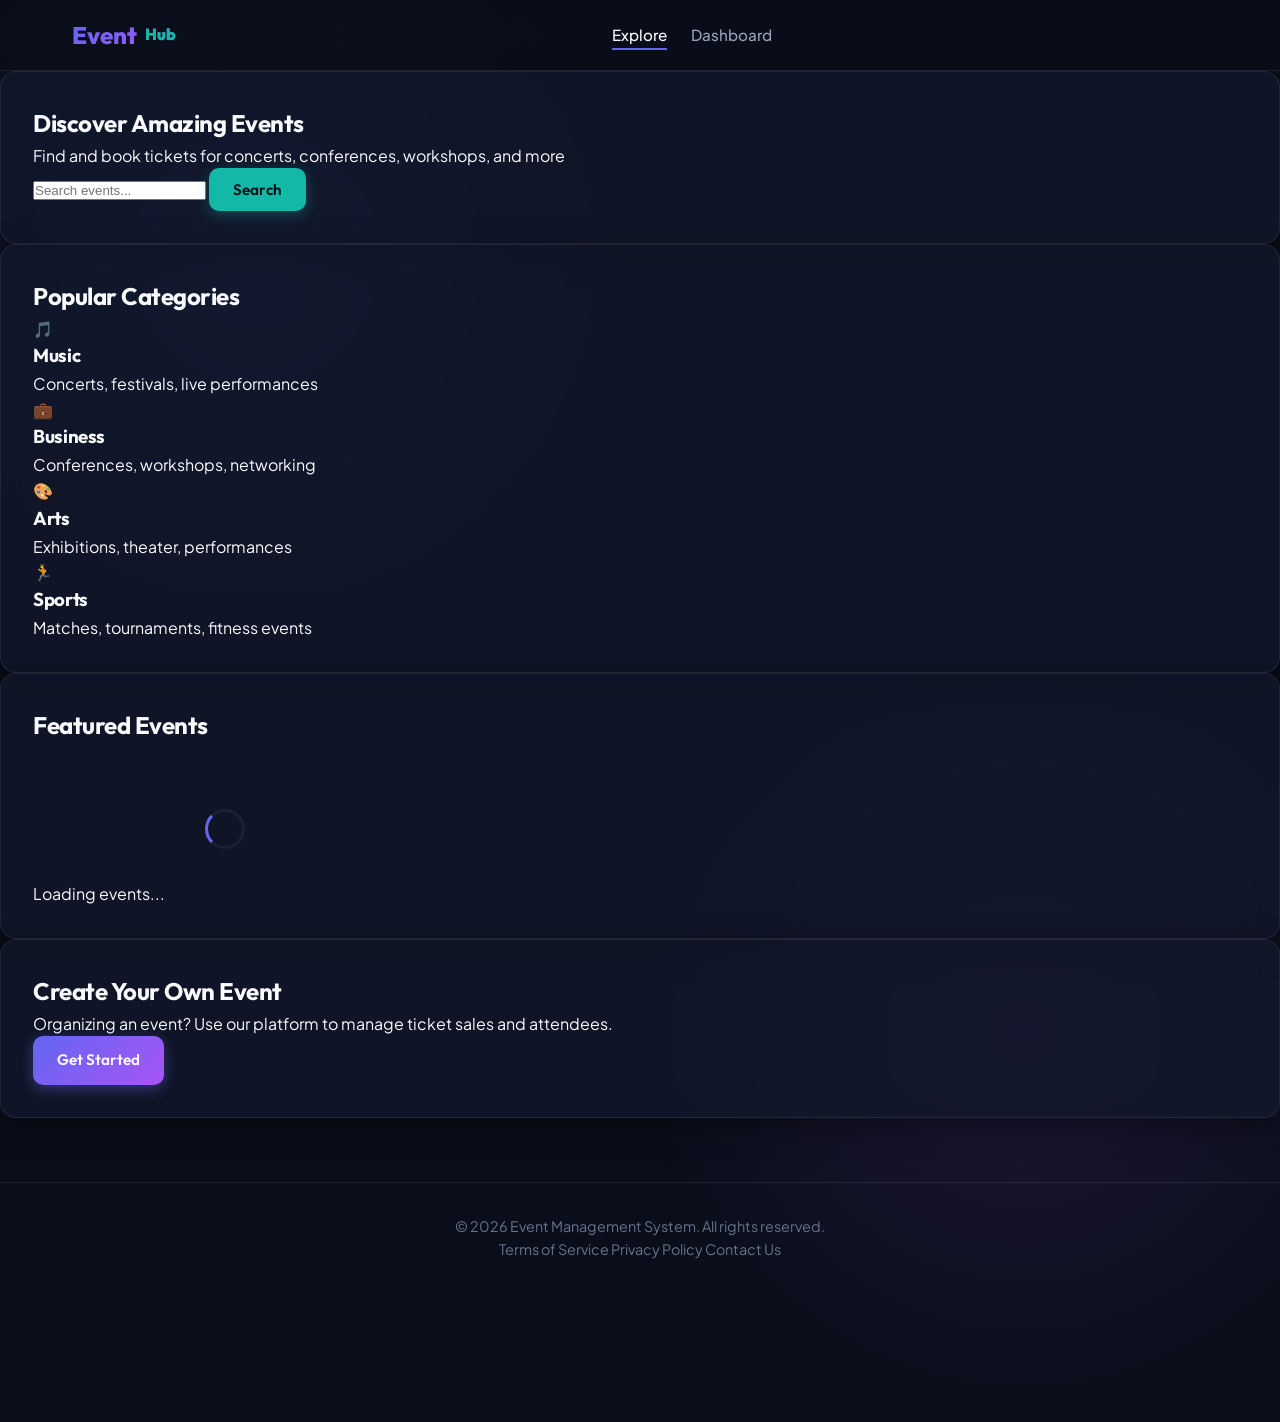
==== target/classes/static/index.html @ dd26b937 "Added all Backend features" ====
<!DOCTYPE html>
<html lang="en">
<head>
    <meta charset="UTF-8">
    <meta name="viewport" content="width=device-width, initial-scale=1.0">
    <title>Event Management System</title>
    <link rel="stylesheet" href="css/style.css">
</head>
<body>
    <!-- Header -->
    <header>
        <div class="navbar">
            <div class="logo">
                <div>Event</div>
                <span>Hub</span>
            </div>
            <ul class="nav-links" id="nav-links">
                <li><a href="index.html" class="active">Explore</a></li>
                <li><a href="dashboard.html">Dashboard</a></li>
            </ul>
            <div class="auth-nav" id="auth-nav-links"></div>
        </div>
    </header>

    <!-- Main Content -->
    <main>
        <!-- Hero Section -->
        <section class="hero">
            <div class="glass-panel">
                <h1>Discover Amazing Events</h1>
                <p class="lead">Find and book tickets for concerts, conferences, workshops, and more</p>
                <div class="search-bar">
                    <input type="text" id="search-input" placeholder="Search events...">
                    <button class="btn btn-accent" id="search-btn">Search</button>
                </div>
            </div>
        </section>

        <!-- Categories -->
        <section class="categories">
            <div class="glass-panel">
                <h2>Popular Categories</h2>
                <div class="categories-grid">
                    <div class="category-card">
                        <div class="category-icon">🎵</div>
                        <h3>Music</h3>
                        <p>Concerts, festivals, live performances</p>
                    </div>
                    <div class="category-card">
                        <div class="category-icon">💼</div>
                        <h3>Business</h3>
                        <p>Conferences, workshops, networking</p>
                    </div>
                    <div class="category-card">
                        <div class="category-icon">🎨</div>
                        <h3>Arts</h3>
                        <p>Exhibitions, theater, performances</p>
                    </div>
                    <div class="category-card">
                        <div class="category-icon">🏃</div>
                        <h3>Sports</h3>
                        <p>Matches, tournaments, fitness events</p>
                    </div>
                </div>
            </div>
        </section>

        <!-- Featured Events -->
        <section class="featured-events">
            <div class="glass-panel">
                <h2>Featured Events</h2>
                <div class="events-grid" id="events-grid">
                    <!-- Events will be populated here by JavaScript -->
                    <div class="loading-spinner">
                        <div class="spinner"></div>
                        <p>Loading events...</p>
                    </div>
                </div>
            </div>
        </section>

        <!-- Call to Action -->
        <section class="cta-section">
            <div class="glass-panel">
                <h2>Create Your Own Event</h2>
                <p>Organizing an event? Use our platform to manage ticket sales and attendees.</p>
                <a href="login.html" class="btn btn-primary">Get Started</a>
            </div>
        </section>
    </main>

    <!-- Footer -->
    <footer>
        <div class="footer-content">
            <p>&copy; 2026 Event Management System. All rights reserved.</p>
            <div class="footer-links">
                <a href="#">Terms of Service</a>
                <a href="#">Privacy Policy</a>
                <a href="#">Contact Us</a>
            </div>
        </div>
    </footer>

    <script src="js/app.js"></script>
    <script src="js/main.js"></script>
</body>
</html>
---- target/classes/static/css/style.css ----
/* Import Premium Fonts */
@import url('https://fonts.googleapis.com/css2?family=Outfit:wght@300;400;500;600;700;800&family=Plus+Jakarta+Sans:wght@300;400;500;600;700&display=swap');

/* CSS Variables for Cohesive Theme */
:root {
    --bg-main: #0a0e1a;
    --bg-surface: rgba(18, 24, 43, 0.75);
    --bg-surface-elevated: rgba(30, 41, 69, 0.85);
    --primary: #6366f1;
    --primary-glow: rgba(99, 102, 241, 0.4);
    --secondary: #a855f7;
    --secondary-glow: rgba(168, 85, 247, 0.4);
    --accent: #14b8a6;
    --accent-glow: rgba(20, 184, 166, 0.3);
    --text-primary: #f8fafc;
    --text-secondary: #94a3b8;
    --text-muted: #64748b;
    --border-color: rgba(255, 255, 255, 0.08);
    --border-hover: rgba(255, 255, 255, 0.2);
    --danger: #ef4444;
    --success: #10b981;
    --warning: #f59e0b;
    --radius-lg: 16px;
    --radius-md: 10px;
    --font-heading: 'Outfit', sans-serif;
    --font-body: 'Plus Jakarta Sans', sans-serif;
}

/* Global Reset & Base Styles */
* {
    box-sizing: border-box;
    margin: 0;
    padding: 0;
}

body {
    background-color: var(--bg-main);
    color: var(--text-primary);
    font-family: var(--font-body);
    min-height: 100vh;
    line-height: 1.6;
    overflow-x: hidden;
    position: relative;
}

/* Vibrant Radial Background Glows */
body::before {
    content: '';
    position: absolute;
    top: -10%;
    left: -10%;
    width: 60%;
    height: 60%;
    background: radial-gradient(circle, rgba(99, 102, 241, 0.15) 0%, transparent 70%);
    z-index: -1;
    pointer-events: none;
}

body::after {
    content: '';
    position: absolute;
    bottom: -10%;
    right: -10%;
    width: 60%;
    height: 60%;
    background: radial-gradient(circle, rgba(168, 85, 247, 0.12) 0%, transparent 70%);
    z-index: -1;
    pointer-events: none;
}

/* Typography */
h1, h2, h3, h4, h5, h6 {
    font-family: var(--font-heading);
    font-weight: 700;
    letter-spacing: -0.02em;
}

a {
    color: inherit;
    text-decoration: none;
    transition: all 0.3s ease;
}

/* Header & Navigation Bar */
header {
    background: rgba(10, 14, 26, 0.8);
    backdrop-filter: blur(12px);
    border-bottom: 1px solid var(--border-color);
    position: sticky;
    top: 0;
    z-index: 100;
}

.navbar {
    max-width: 1200px;
    margin: 0 auto;
    padding: 1rem 2rem;
    display: flex;
    justify-content: space-between;
    align-items: center;
}

.logo {
    font-family: var(--font-heading);
    font-size: 1.5rem;
    font-weight: 800;
    background: linear-gradient(135deg, var(--primary) 0%, var(--secondary) 100%);
    -webkit-background-clip: text;
    -webkit-text-fill-color: transparent;
    display: flex;
    align-items: center;
    gap: 0.5rem;
}

.logo span {
    font-size: 1rem;
    color: var(--accent);
    -webkit-text-fill-color: var(--accent);
}

.nav-links {
    display: flex;
    gap: 1.5rem;
    align-items: center;
    list-style: none;
}

.nav-links a {
    font-size: 0.95rem;
    color: var(--text-secondary);
    font-weight: 500;
}

.nav-links a:hover {
    color: var(--text-primary);
}

.nav-links .active {
    color: var(--text-primary);
    border-bottom: 2px solid var(--primary);
    padding-bottom: 0.2rem;
}

/* Glassmorphism Containers */
.glass-panel {
    background: var(--bg-surface);
    backdrop-filter: blur(12px);
    -webkit-backdrop-filter: blur(12px);
    border: 1px solid var(--border-color);
    border-radius: var(--radius-lg);
    padding: 2rem;
    box-shadow: 0 8px 32px 0 rgba(0, 0, 0, 0.4);
    transition: transform 0.3s ease, border-color 0.3s ease, box-shadow 0.3s ease;
}

.glass-panel:hover {
    border-color: var(--border-hover);
    box-shadow: 0 12px 40px 0 rgba(99, 102, 241, 0.1);
}

/* Button UI Components */
.btn {
    display: inline-flex;
    align-items: center;
    justify-content: center;
    padding: 0.75rem 1.5rem;
    font-size: 0.95rem;
    font-weight: 600;
    border-radius: var(--radius-md);
    cursor: pointer;
    transition: all 0.3s cubic-bezier(0.4, 0, 0.2, 1);
    font-family: var(--font-heading);
    gap: 0.5rem;
    border: none;
}

.btn-primary {
    background: linear-gradient(135deg, var(--primary) 0%, var(--secondary) 100%);
    color: var(--text-primary);
    box-shadow: 0 4px 14px 0 var(--primary-glow);
}

.btn-primary:hover {
    transform: translateY(-2px);
    box-shadow: 0 6px 20px 0 var(--primary-glow);
}

.btn-secondary {
    background: rgba(255, 255, 255, 0.05);
    color: var(--text-primary);
    border: 1px solid var(--border-color);
}

.btn-secondary:hover {
    background: rgba(255, 255, 255, 0.1);
    border-color: var(--border-hover);
    transform: translateY(-2px);
}

.btn-accent {
    background: var(--accent);
    color: #0b0f19;
    box-shadow: 0 4px 14px 0 var(--accent-glow);
}

.btn-accent:hover {
    transform: translateY(-2px);
    box-shadow: 0 6px 20px 0 var(--accent-glow);
}

.btn-danger {
    background: var(--danger);
    color: var(--text-primary);
}

.btn-danger:hover {
    transform: translateY(-2px);
}

/* Form Elements */
.form-group {
    margin-bottom: 1.5rem;
}

.form-label {
    display: block;
    font-size: 0.85rem;
    font-weight: 600;
    color: var(--text-secondary);
    margin-bottom: 0.5rem;
    text-transform: uppercase;
    letter-spacing: 0.05em;
}

.form-control {
    width: 100%;
    padding: 0.8rem 1rem;
    font-size: 0.95rem;
    background: rgba(255, 255, 255, 0.03);
    border: 1px solid var(--border-color);
    border-radius: var(--radius-md);
    color: var(--text-primary);
    transition: all 0.3s ease;
    font-family: inherit;
}

.form-control:focus {
    outline: none;
    border-color: var(--primary);
    background: rgba(255, 255, 255, 0.05);
    box-shadow: 0 0 0 4px var(--primary-glow);
}

.form-row {
    display: flex;
    gap: 1rem;
}

.form-row .form-group {
    flex: 1;
}

select.form-control {
    cursor: pointer;
}

select.form-control option {
    background-color: #0e1424;
    color: var(--text-primary);
}

/* Event Cards Layout */
.events-grid {
    display: grid;
    grid-template-columns: repeat(auto-fill, minmax(320px, 1fr));
    gap: 2rem;
    margin-top: 2rem;
}

.event-card {
    display: flex;
    flex-direction: column;
    height: 100%;
    cursor: pointer;
}

.event-card-banner {
    position: relative;
    width: 100%;
    height: 180px;
    border-radius: calc(var(--radius-lg) - 4px) calc(var(--radius-lg) - 4px) 0 0;
    overflow: hidden;
    background-color: rgba(255, 255, 255, 0.02);
}

.event-card-banner img {
    width: 100%;
    height: 100%;
    object-fit: cover;
    transition: transform 0.5s ease;
}

.event-card:hover .event-card-banner img {
    transform: scale(1.08);
}

.event-card-price {
    position: absolute;
    top: 1rem;
    right: 1rem;
    background: rgba(10, 14, 26, 0.75);
    backdrop-filter: blur(8px);
    border: 1px solid var(--border-color);
    padding: 0.35rem 0.75rem;
    border-radius: var(--radius-md);
    font-weight: 700;
    color: var(--accent);
    font-size: 0.9rem;
}

.event-card-body {
    padding: 1.5rem;
    flex-grow: 1;
    display: flex;
    flex-direction: column;
}

.event-card-meta {
    display: flex;
    gap: 1rem;
    font-size: 0.8rem;
    color: var(--text-muted);
    margin-bottom: 0.75rem;
}

.event-card-meta span {
    display: flex;
    align-items: center;
    gap: 0.25rem;
}

.event-card-title {
    font-size: 1.25rem;
    margin-bottom: 0.75rem;
    color: var(--text-primary);
}

.event-card-desc {
    color: var(--text-secondary);
    font-size: 0.9rem;
    margin-bottom: 1.5rem;
    display: -webkit-box;
    -webkit-line-clamp: 2;
    -webkit-box-orient: vertical;
    overflow: hidden;
    flex-grow: 1;
}

.event-card-footer {
    display: flex;
    justify-content: space-between;
    align-items: center;
    padding-top: 1rem;
    border-top: 1px solid var(--border-color);
}

.event-card-organizer {
    font-size: 0.8rem;
    color: var(--text-secondary);
}

.event-card-seats {
    font-size: 0.8rem;
    font-weight: 600;
    color: var(--accent);
}

/* Event Details Layout */
.event-detail-container {
    max-width: 1200px;
    margin: 2rem auto;
    padding: 0 2rem;
    display: grid;
    grid-template-columns: 2fr 1fr;
    gap: 2.5rem;
}

.event-detail-main {
    display: flex;
    flex-direction: column;
    gap: 2rem;
}

.event-detail-banner {
    width: 100%;
    height: 400px;
    border-radius: var(--radius-lg);
    overflow: hidden;
    border: 1px solid var(--border-color);
}

.event-detail-banner img {
    width: 100%;
    height: 100%;
    object-fit: cover;
}

.event-detail-body h2 {
    font-size: 1.5rem;
    margin-bottom: 1rem;
    border-bottom: 1px solid var(--border-color);
    padding-bottom: 0.5rem;
}

.event-detail-sidebar {
    display: flex;
    flex-direction: column;
    gap: 2rem;
}

/* Modals styling */
.modal-overlay {
    position: fixed;
    top: 0;
    left: 0;
    width: 100%;
    height: 100%;
    background: rgba(6, 8, 14, 0.85);
    backdrop-filter: blur(10px);
    z-index: 1000;
    display: flex;
    align-items: center;
    justify-content: center;
    opacity: 0;
    pointer-events: none;
    transition: opacity 0.3s ease;
}

.modal-overlay.active {
    opacity: 1;
    pointer-events: all;
}

.modal-content {
    width: 100%;
    max-width: 550px;
    transform: scale(0.9);
    transition: transform 0.3s cubic-bezier(0.34, 1.56, 0.64, 1);
}

.modal-overlay.active .modal-content {
    transform: scale(1);
}

.modal-header {
    display: flex;
    justify-content: space-between;
    align-items: center;
    border-bottom: 1px solid var(--border-color);
    padding-bottom: 1rem;
    margin-bottom: 1.5rem;
}

.modal-close {
    font-size: 1.5rem;
    cursor: pointer;
    color: var(--text-secondary);
}

.modal-close:hover {
    color: var(--text-primary);
}

/* Visual Mock Credit Card Styling */
.card-container {
    width: 100%;
    height: 200px;
    perspective: 1000px;
    margin-bottom: 2rem;
}

.credit-card {
    width: 100%;
    height: 100%;
    position: relative;
    transform-style: preserve-3d;
    transition: transform 0.6s ease;
    border-radius: var(--radius-lg);
    box-shadow: 0 10px 25px rgba(0,0,0,0.5);
    cursor: pointer;
}

.credit-card.flipped {
    transform: rotateY(180deg);
}

.card-front, .card-back {
    position: absolute;
    width: 100%;
    height: 100%;
    backface-visibility: hidden;
    border-radius: var(--radius-lg);
    padding: 1.5rem;
    display: flex;
    flex-direction: column;
    justify-content: space-between;
    background: linear-gradient(135deg, #1e293b 0%, #0f172a 100%);
    border: 1px solid rgba(255, 255, 255, 0.1);
    overflow: hidden;
}

.card-front::after {
    content: '';
    position: absolute;
    top: -50%;
    left: -50%;
    width: 200%;
    height: 200%;
    background: linear-gradient(45deg, rgba(255,255,255,0.03) 0%, rgba(255,255,255,0) 80%);
    transform: rotate(30deg);
    pointer-events: none;
}

.card-back {
    transform: rotateY(180deg);
    background: linear-gradient(135deg, #0f172a 0%, #020617 100%);
    padding: 0;
}

.card-chip {
    width: 45px;
    height: 35px;
    background: linear-gradient(135deg, #fbbf24 0%, #d97706 100%);
    border-radius: 6px;
    box-shadow: inset 0 1px 3px rgba(255,255,255,0.5);
}

.card-logo {
    align-self: flex-end;
    font-size: 1.25rem;
    font-weight: 800;
    color: rgba(255, 255, 255, 0.4);
    letter-spacing: 2px;
}

.card-number-display {
    font-family: 'Courier New', Courier, monospace;
    font-size: 1.45rem;
    letter-spacing: 3px;
    color: var(--text-primary);
    word-spacing: 5px;
    margin: 1.5rem 0 0.5rem 0;
    text-shadow: 0 2px 4px rgba(0,0,0,0.5);
}

.card-details-display {
    display: flex;
    justify-content: space-between;
}

.card-label {
    font-size: 0.65rem;
    color: var(--text-muted);
    text-transform: uppercase;
    letter-spacing: 1px;
}

.card-val {
    font-size: 0.85rem;
    font-weight: 600;
}

.card-black-bar {
    height: 45px;
    background: #000;
    width: 100%;
    margin-top: 1.5rem;
}

.card-signature-bar {
    margin: 1.5rem;
    padding: 0.5rem;
    height: 40px;
    background: repeating-linear-gradient(45deg, #e2e8f0, #e2e8f0 10px, #cbd5e1 10px, #cbd5e1 20px);
    width: calc(100% - 3rem);
    display: flex;
    justify-content: flex-end;
    align-items: center;
    border-radius: 4px;
}

.card-cvv-display {
    background: #000;
    color: #fff;
    padding: 0.2rem 0.5rem;
    font-family: 'Courier New', Courier, monospace;
    font-size: 0.95rem;
    font-weight: 700;
    border-radius: 4px;
}

/* Stepper Stepper indicators */
.stepper {
    display: flex;
    justify-content: space-between;
    margin-bottom: 2rem;
    position: relative;
}

.stepper::before {
    content: '';
    position: absolute;
    top: 15px;
    left: 10%;
    width: 80%;
    height: 2px;
    background: var(--border-color);
    z-index: 1;
}

.step-indicator {
    width: 32px;
    height: 32px;
    border-radius: 50%;
    background: var(--bg-main);
    border: 2px solid var(--border-color);
    display: flex;
    align-items: center;
    justify-content: center;
    font-weight: 600;
    font-size: 0.85rem;
    z-index: 2;
    color: var(--text-muted);
    transition: all 0.3s ease;
}

.step-indicator.active {
    border-color: var(--primary);
    color: var(--text-primary);
    box-shadow: 0 0 10px var(--primary-glow);
}

.step-indicator.complete {
    background: var(--primary);
    border-color: var(--primary);
    color: var(--text-primary);
}

.step-pane {
    display: none;
}

.step-pane.active {
    display: block;
}

/* Toast Messages Notification system */
.toast-container {
    position: fixed;
    bottom: 2rem;
    right: 2rem;
    z-index: 1100;
    display: flex;
    flex-direction: column;
    gap: 1rem;
}

.toast {
    background: var(--bg-surface-elevated);
    border: 1px solid var(--border-color);
    border-left: 5px solid var(--primary);
    padding: 1rem 1.5rem;
    border-radius: var(--radius-md);
    box-shadow: 0 10px 25px rgba(0,0,0,0.5);
    color: var(--text-primary);
    min-width: 300px;
    max-width: 400px;
    display: flex;
    justify-content: space-between;
    align-items: center;
    animation: slideIn 0.3s cubic-bezier(0.175, 0.885, 0.32, 1.275) forwards;
}

.toast.success {
    border-left-color: var(--success);
}

.toast.error {
    border-left-color: var(--danger);
}

.toast.warning {
    border-left-color: var(--warning);
}

.toast-close {
    cursor: pointer;
    font-weight: bold;
    margin-left: 1rem;
    opacity: 0.6;
}

.toast-close:hover {
    opacity: 1;
}

@keyframes slideIn {
    from {
        transform: translateX(100%);
        opacity: 0;
    }
    to {
        transform: translateX(0);
        opacity: 1;
    }
}

/* Spinner Loader */
.spinner {
    border: 3px solid rgba(255, 255, 255, 0.05);
    width: 40px;
    height: 40px;
    border-radius: 50%;
    border-left-color: var(--primary);
    animation: spin 1s linear infinite;
    margin: 2rem auto;
}

@keyframes spin {
    0% { transform: rotate(0deg); }
    100% { transform: rotate(360deg); }
}

/* Dashboards Styling */
.dashboard-grid {
    display: grid;
    grid-template-columns: 280px 1fr;
    gap: 2rem;
    max-width: 1400px;
    margin: 2rem auto;
    padding: 0 2rem;
}

.sidebar-menu {
    display: flex;
    flex-direction: column;
    gap: 0.5rem;
}

.sidebar-item {
    padding: 1rem;
    border-radius: var(--radius-md);
    cursor: pointer;
    font-weight: 600;
    transition: all 0.3s ease;
    display: flex;
    align-items: center;
    gap: 0.75rem;
}

.sidebar-item:hover, .sidebar-item.active {
    background: rgba(99, 102, 241, 0.15);
    color: var(--text-primary);
    border-left: 4px solid var(--primary);
}

.tab-pane {
    display: none;
}

.tab-pane.active {
    display: block;
}

/* Tables configuration */
.admin-table-container {
    overflow-x: auto;
    margin-top: 1.5rem;
}

.admin-table {
    width: 100%;
    border-collapse: collapse;
    text-align: left;
}

.admin-table th, .admin-table td {
    padding: 1rem;
    border-bottom: 1px solid var(--border-color);
}

.admin-table th {
    font-family: var(--font-heading);
    color: var(--text-secondary);
    text-transform: uppercase;
    font-size: 0.8rem;
    letter-spacing: 1px;
}

.admin-table tr:hover td {
    background: rgba(255, 255, 255, 0.02);
}

.role-badge {
    padding: 0.25rem 0.5rem;
    border-radius: 4px;
    font-size: 0.75rem;
    font-weight: 700;
}

.role-badge.admin { background: rgba(239, 68, 68, 0.15); color: var(--danger); }
.role-badge.organizer { background: rgba(168, 85, 247, 0.15); color: var(--secondary); }
.role-badge.attendee { background: rgba(20, 184, 166, 0.15); color: var(--accent); }

/* Dashboard Metrics Stats Cards */
.metrics-row {
    display: grid;
    grid-template-columns: repeat(auto-fill, minmax(220px, 1fr));
    gap: 1.5rem;
    margin-bottom: 2rem;
}

.metric-card {
    padding: 1.5rem;
}

.metric-label {
    font-size: 0.85rem;
    color: var(--text-muted);
    text-transform: uppercase;
}

.metric-val {
    font-family: var(--font-heading);
    font-size: 2rem;
    font-weight: 800;
    color: var(--text-primary);
    margin-top: 0.5rem;
}

/* Dynamic Printable Ticket Pass styling */
.ticket-pass {
    border: 2px dashed var(--border-color);
    background: linear-gradient(135deg, #131b2e 0%, #0d1222 100%);
    border-radius: var(--radius-lg);
    display: flex;
    overflow: hidden;
    margin-bottom: 1.5rem;
    box-shadow: 0 4px 15px rgba(0,0,0,0.3);
}

.ticket-main {
    flex: 3;
    padding: 1.5rem;
    border-right: 2px dashed var(--border-color);
    position: relative;
}

.ticket-main::after, .ticket-main::before {
    content: '';
    position: absolute;
    right: -10px;
    width: 20px;
    height: 20px;
    background: var(--bg-main);
    border-radius: 50%;
}
.ticket-main::before { top: -10px; }
.ticket-main::after { bottom: -10px; }

.ticket-stub {
    flex: 1;
    padding: 1.5rem;
    display: flex;
    flex-direction: column;
    align-items: center;
    justify-content: center;
    background: rgba(255,255,255,0.01);
}

.ticket-title {
    font-family: var(--font-heading);
    font-size: 1.4rem;
    margin-bottom: 0.5rem;
}

.ticket-info-grid {
    display: grid;
    grid-template-columns: 1fr 1fr;
    gap: 1rem;
    margin-top: 1rem;
    font-size: 0.85rem;
}

.ticket-qr-mock {
    width: 100px;
    height: 100px;
    background: white;
    padding: 0.5rem;
    border-radius: 8px;
    display: flex;
    flex-wrap: wrap;
    gap: 2px;
}

/* Floating Action Button (FAB) */
.fab {
    position: fixed;
    bottom: 2rem;
    right: 2rem;
    width: 56px;
    height: 56px;
    border-radius: 50%;
    background: linear-gradient(135deg, var(--primary) 0%, var(--secondary) 100%);
    color: var(--text-primary);
    box-shadow: 0 4px 20px rgba(99, 102, 241, 0.4);
    display: flex;
    align-items: center;
    justify-content: center;
    cursor: pointer;
    z-index: 99;
    font-size: 1.5rem;
    transition: all 0.3s ease;
}

.fab:hover {
    transform: scale(1.1) rotate(90deg);
}

/* Footer Section */
footer {
    border-top: 1px solid var(--border-color);
    padding: 2rem;
    text-align: center;
    margin-top: 4rem;
    font-size: 0.9rem;
    color: var(--text-muted);
}
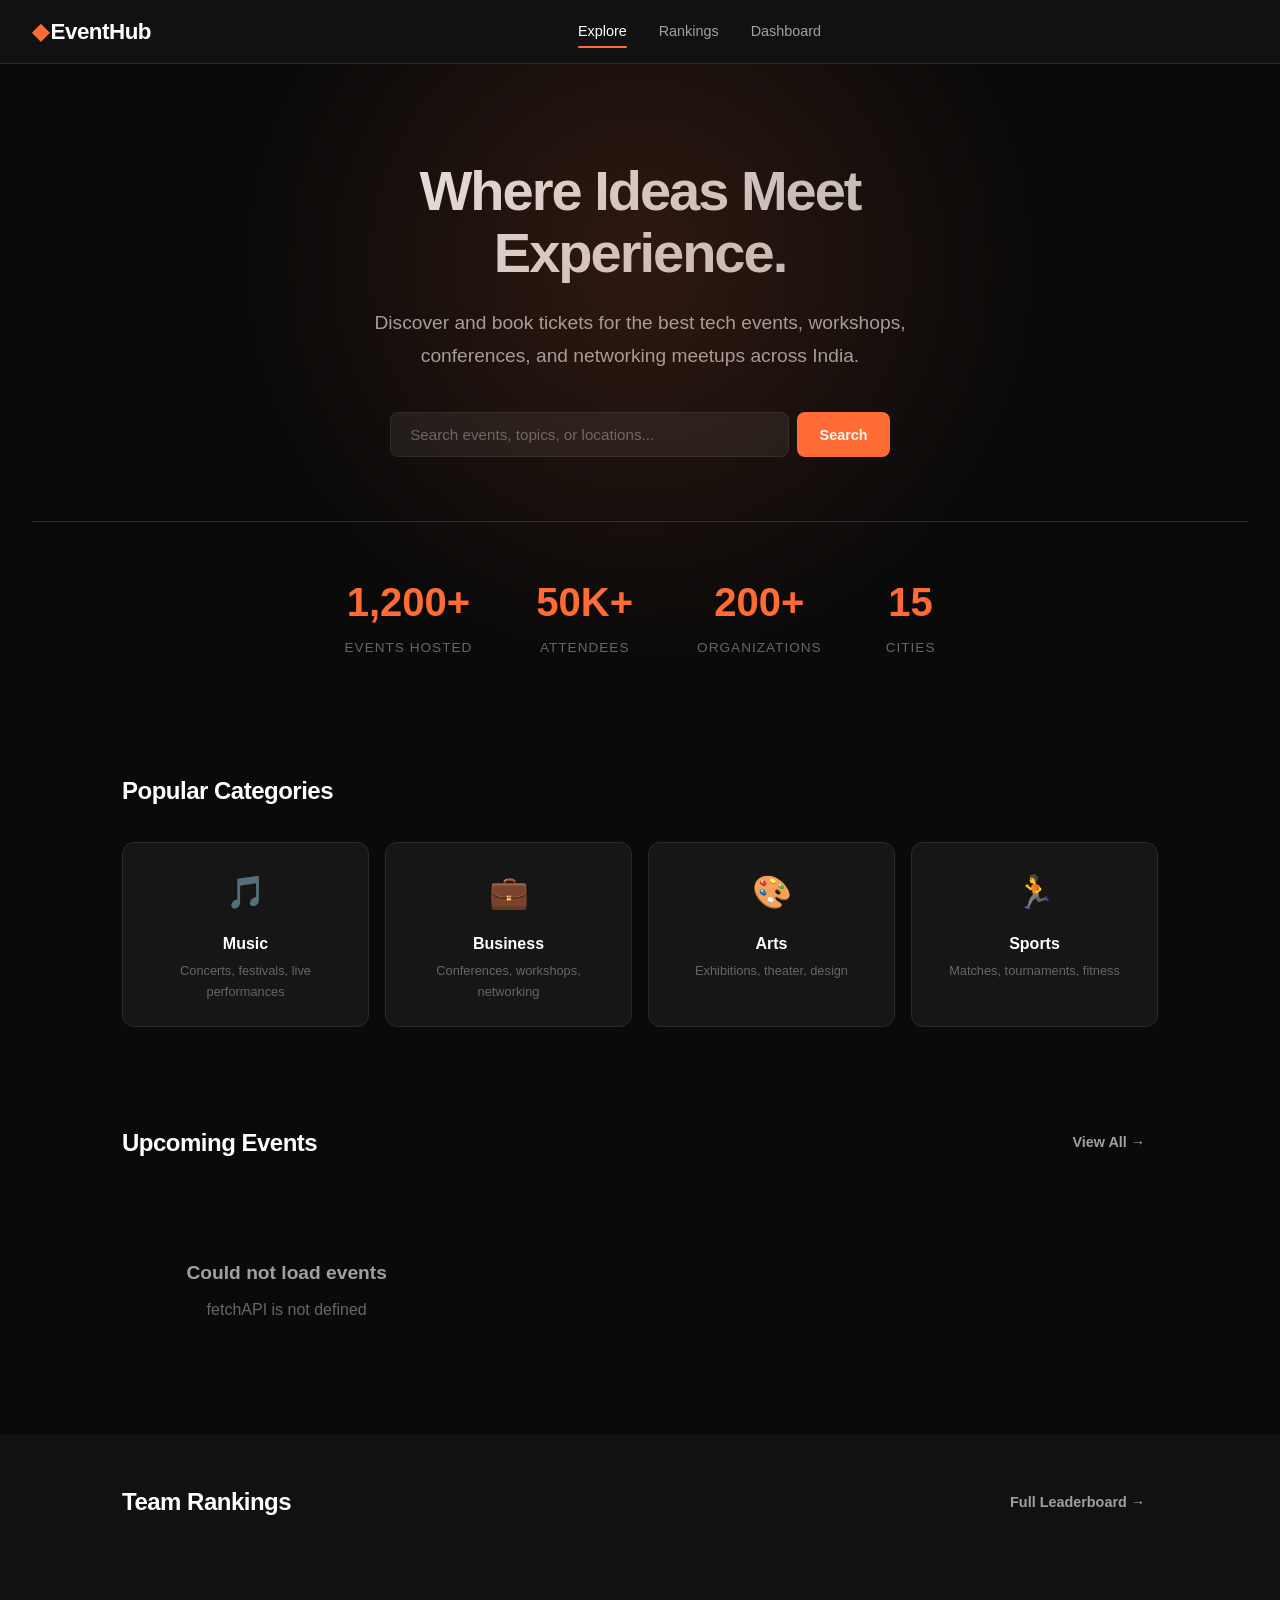
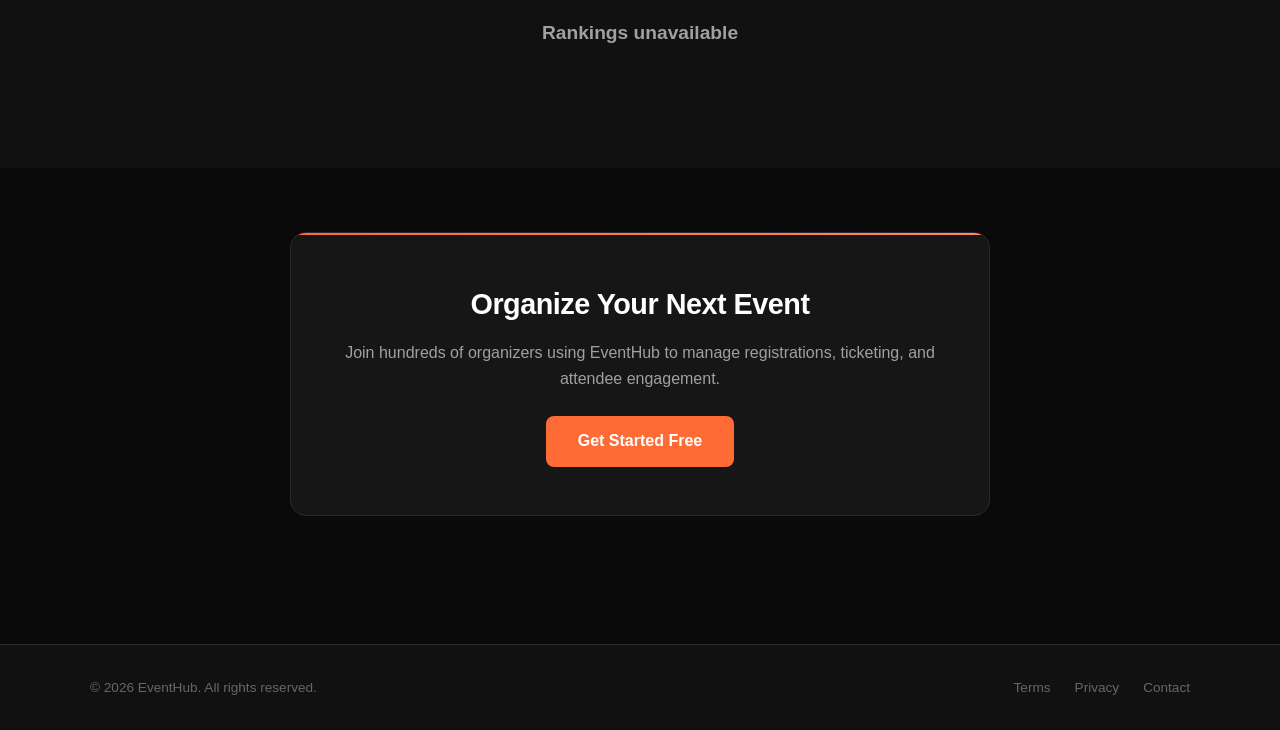
==== commit e4834026: "add payment gateway and changed the frontend" ====
--- a/target/classes/static/index.html
+++ b/target/classes/static/index.html
@@ -3,74 +3,92 @@
 <head>
     <meta charset="UTF-8">
     <meta name="viewport" content="width=device-width, initial-scale=1.0">
-    <title>Event Management System</title>
+    <title>EventHub - Discover Amazing Events</title>
     <link rel="stylesheet" href="css/style.css">
 </head>
 <body>
-    <!-- Header -->
     <header>
         <div class="navbar">
             <div class="logo">
-                <div>Event</div>
-                <span>Hub</span>
+                <span class="dot">&#x25C6;</span> EventHub
             </div>
             <ul class="nav-links" id="nav-links">
                 <li><a href="index.html" class="active">Explore</a></li>
+                <li><a href="rankings.html">Rankings</a></li>
                 <li><a href="dashboard.html">Dashboard</a></li>
             </ul>
             <div class="auth-nav" id="auth-nav-links"></div>
         </div>
     </header>
 
-    <!-- Main Content -->
     <main>
         <!-- Hero Section -->
         <section class="hero">
-            <div class="glass-panel">
-                <h1>Discover Amazing Events</h1>
-                <p class="lead">Find and book tickets for concerts, conferences, workshops, and more</p>
-                <div class="search-bar">
-                    <input type="text" id="search-input" placeholder="Search events...">
-                    <button class="btn btn-accent" id="search-btn">Search</button>
+            <h1>Where Ideas Meet<br>Experience.</h1>
+            <p class="lead">Discover and book tickets for the best tech events, workshops, conferences, and networking meetups across India.</p>
+            <div class="search-bar">
+                <input type="text" id="search-input" placeholder="Search events, topics, or locations...">
+                <button class="btn btn-primary" id="search-btn">Search</button>
+            </div>
+            <div class="hero-stats">
+                <div class="hero-stat">
+                    <span class="number">1,200+</span>
+                    <span class="label">Events Hosted</span>
+                </div>
+                <div class="hero-stat">
+                    <span class="number">50K+</span>
+                    <span class="label">Attendees</span>
+                </div>
+                <div class="hero-stat">
+                    <span class="number">200+</span>
+                    <span class="label">Organizations</span>
+                </div>
+                <div class="hero-stat">
+                    <span class="number">15</span>
+                    <span class="label">Cities</span>
                 </div>
             </div>
         </section>
 
         <!-- Categories -->
         <section class="categories">
-            <div class="glass-panel">
-                <h2>Popular Categories</h2>
+            <div class="container">
+                <div class="section-header">
+                    <h2>Popular Categories</h2>
+                </div>
                 <div class="categories-grid">
                     <div class="category-card">
-                        <div class="category-icon">🎵</div>
+                        <div class="category-icon">&#127925;</div>
                         <h3>Music</h3>
                         <p>Concerts, festivals, live performances</p>
                     </div>
                     <div class="category-card">
-                        <div class="category-icon">💼</div>
+                        <div class="category-icon">&#128188;</div>
                         <h3>Business</h3>
                         <p>Conferences, workshops, networking</p>
                     </div>
                     <div class="category-card">
-                        <div class="category-icon">🎨</div>
+                        <div class="category-icon">&#127912;</div>
                         <h3>Arts</h3>
-                        <p>Exhibitions, theater, performances</p>
+                        <p>Exhibitions, theater, design</p>
                     </div>
                     <div class="category-card">
-                        <div class="category-icon">🏃</div>
+                        <div class="category-icon">&#127939;</div>
                         <h3>Sports</h3>
-                        <p>Matches, tournaments, fitness events</p>
+                        <p>Matches, tournaments, fitness</p>
                     </div>
                 </div>
             </div>
         </section>
 
         <!-- Featured Events -->
-        <section class="featured-events">
-            <div class="glass-panel">
-                <h2>Featured Events</h2>
+        <section class="events-section">
+            <div class="container">
+                <div class="section-header">
+                    <h2>Upcoming Events</h2>
+                    <a href="#" class="btn btn-ghost">View All &rarr;</a>
+                </div>
                 <div class="events-grid" id="events-grid">
-                    <!-- Events will be populated here by JavaScript -->
                     <div class="loading-spinner">
                         <div class="spinner"></div>
                         <p>Loading events...</p>
@@ -79,24 +97,39 @@
             </div>
         </section>
 
-        <!-- Call to Action -->
+        <!-- Team Rankings Preview -->
+        <section class="rankings-section">
+            <div class="container">
+                <div class="section-header">
+                    <h2>Team Rankings</h2>
+                    <a href="rankings.html" class="btn btn-ghost">Full Leaderboard &rarr;</a>
+                </div>
+                <div id="rankings-preview">
+                    <div class="loading-spinner">
+                        <div class="spinner"></div>
+                        <p>Loading rankings...</p>
+                    </div>
+                </div>
+            </div>
+        </section>
+
+        <!-- CTA -->
         <section class="cta-section">
-            <div class="glass-panel">
-                <h2>Create Your Own Event</h2>
-                <p>Organizing an event? Use our platform to manage ticket sales and attendees.</p>
-                <a href="login.html" class="btn btn-primary">Get Started</a>
+            <div class="cta-card">
+                <h2>Organize Your Next Event</h2>
+                <p>Join hundreds of organizers using EventHub to manage registrations, ticketing, and attendee engagement.</p>
+                <a href="register.html" class="btn btn-primary btn-lg">Get Started Free</a>
             </div>
         </section>
     </main>
 
-    <!-- Footer -->
     <footer>
         <div class="footer-content">
-            <p>&copy; 2026 Event Management System. All rights reserved.</p>
+            <p>&copy; 2026 EventHub. All rights reserved.</p>
             <div class="footer-links">
-                <a href="#">Terms of Service</a>
-                <a href="#">Privacy Policy</a>
-                <a href="#">Contact Us</a>
+                <a href="#">Terms</a>
+                <a href="#">Privacy</a>
+                <a href="#">Contact</a>
             </div>
         </div>
     </footer>
--- a/target/classes/static/css/style.css
+++ b/target/classes/static/css/style.css
@@ -1,938 +1,1192 @@
-/* Import Premium Fonts */
-@import url('https://fonts.googleapis.com/css2?family=Outfit:wght@300;400;500;600;700;800&family=Plus+Jakarta+Sans:wght@300;400;500;600;700&display=swap');
-
-/* CSS Variables for Cohesive Theme */
+/* =============================================
+   EventHub - Dark Theme (HydraDB-inspired)
+   ============================================= */
+
+/* CSS Variables */
 :root {
-    --bg-main: #0a0e1a;
-    --bg-surface: rgba(18, 24, 43, 0.75);
-    --bg-surface-elevated: rgba(30, 41, 69, 0.85);
-    --primary: #6366f1;
-    --primary-glow: rgba(99, 102, 241, 0.4);
-    --secondary: #a855f7;
-    --secondary-glow: rgba(168, 85, 247, 0.4);
-    --accent: #14b8a6;
-    --accent-glow: rgba(20, 184, 166, 0.3);
-    --text-primary: #f8fafc;
-    --text-secondary: #94a3b8;
-    --text-muted: #64748b;
-    --border-color: rgba(255, 255, 255, 0.08);
-    --border-hover: rgba(255, 255, 255, 0.2);
-    --danger: #ef4444;
-    --success: #10b981;
+    --bg-primary: #0a0a0a;
+    --bg-secondary: #111111;
+    --bg-card: #161616;
+    --bg-card-hover: #1a1a1a;
+    --bg-input: #1a1a1a;
+    --border-color: #2a2a2a;
+    --border-hover: #3a3a3a;
+    --text-primary: #ffffff;
+    --text-secondary: #a0a0a0;
+    --text-muted: #666666;
+    --accent: #ff6b35;
+    --accent-hover: #ff8a5c;
+    --accent-glow: rgba(255, 107, 53, 0.15);
+    --accent-gradient: linear-gradient(135deg, #ff6b35, #ff8a5c);
+    --success: #22c55e;
     --warning: #f59e0b;
+    --error: #ef4444;
+    --info: #3b82f6;
+    --radius: 12px;
+    --radius-sm: 8px;
     --radius-lg: 16px;
-    --radius-md: 10px;
-    --font-heading: 'Outfit', sans-serif;
-    --font-body: 'Plus Jakarta Sans', sans-serif;
-}
-
-/* Global Reset & Base Styles */
-* {
-    box-sizing: border-box;
-    margin: 0;
-    padding: 0;
-}
+    --shadow: 0 4px 24px rgba(0, 0, 0, 0.4);
+    --transition: all 0.2s ease;
+}
+
+/* Reset */
+*, *::before, *::after { box-sizing: border-box; margin: 0; padding: 0; }
+
+html { scroll-behavior: smooth; }
 
 body {
-    background-color: var(--bg-main);
-    color: var(--text-primary);
-    font-family: var(--font-body);
+    font-family: -apple-system, BlinkMacSystemFont, 'Inter', 'Segoe UI', Roboto, sans-serif;
+    background: var(--bg-primary);
+    color: var(--text-primary);
+    line-height: 1.6;
     min-height: 100vh;
-    line-height: 1.6;
-    overflow-x: hidden;
-    position: relative;
-}
-
-/* Vibrant Radial Background Glows */
-body::before {
-    content: '';
-    position: absolute;
-    top: -10%;
-    left: -10%;
-    width: 60%;
-    height: 60%;
-    background: radial-gradient(circle, rgba(99, 102, 241, 0.15) 0%, transparent 70%);
-    z-index: -1;
-    pointer-events: none;
-}
-
-body::after {
-    content: '';
-    position: absolute;
-    bottom: -10%;
-    right: -10%;
-    width: 60%;
-    height: 60%;
-    background: radial-gradient(circle, rgba(168, 85, 247, 0.12) 0%, transparent 70%);
-    z-index: -1;
-    pointer-events: none;
-}
-
-/* Typography */
-h1, h2, h3, h4, h5, h6 {
-    font-family: var(--font-heading);
-    font-weight: 700;
-    letter-spacing: -0.02em;
-}
-
-a {
-    color: inherit;
-    text-decoration: none;
-    transition: all 0.3s ease;
-}
-
-/* Header & Navigation Bar */
-header {
-    background: rgba(10, 14, 26, 0.8);
-    backdrop-filter: blur(12px);
+    -webkit-font-smoothing: antialiased;
+}
+
+a { color: var(--accent); text-decoration: none; transition: var(--transition); }
+a:hover { color: var(--accent-hover); }
+
+/* =============================================
+   NAVBAR
+   ============================================= */
+.navbar {
+    display: flex;
+    align-items: center;
+    justify-content: space-between;
+    padding: 0 2rem;
+    height: 64px;
+    background: var(--bg-secondary);
     border-bottom: 1px solid var(--border-color);
     position: sticky;
     top: 0;
-    z-index: 100;
-}
-
-.navbar {
-    max-width: 1200px;
-    margin: 0 auto;
-    padding: 1rem 2rem;
-    display: flex;
-    justify-content: space-between;
-    align-items: center;
+    z-index: 1000;
+    backdrop-filter: blur(12px);
 }
 
 .logo {
-    font-family: var(--font-heading);
-    font-size: 1.5rem;
+    display: flex;
+    align-items: center;
+    gap: 2px;
+    font-size: 1.4rem;
     font-weight: 800;
-    background: linear-gradient(135deg, var(--primary) 0%, var(--secondary) 100%);
+    color: var(--text-primary);
+    letter-spacing: -0.5px;
+}
+
+.logo .dot {
+    color: var(--accent);
+}
+
+.nav-links {
+    display: flex;
+    list-style: none;
+    gap: 2rem;
+    align-items: center;
+}
+
+.nav-links a {
+    color: var(--text-secondary);
+    font-size: 0.9rem;
+    font-weight: 500;
+    transition: var(--transition);
+    padding: 0.4rem 0;
+    position: relative;
+}
+
+.nav-links a:hover, .nav-links a.active {
+    color: var(--text-primary);
+}
+
+.nav-links a.active::after {
+    content: '';
+    position: absolute;
+    bottom: -2px;
+    left: 0;
+    right: 0;
+    height: 2px;
+    background: var(--accent);
+    border-radius: 1px;
+}
+
+.auth-nav {
+    display: flex;
+    align-items: center;
+    gap: 1rem;
+    list-style: none;
+}
+
+/* =============================================
+   BUTTONS
+   ============================================= */
+.btn {
+    display: inline-flex;
+    align-items: center;
+    justify-content: center;
+    padding: 0.6rem 1.4rem;
+    border-radius: var(--radius-sm);
+    font-size: 0.9rem;
+    font-weight: 600;
+    cursor: pointer;
+    border: none;
+    transition: var(--transition);
+    text-decoration: none;
+    gap: 0.5rem;
+    white-space: nowrap;
+}
+
+.btn-primary {
+    background: var(--accent);
+    color: white;
+}
+
+.btn-primary:hover {
+    background: var(--accent-hover);
+    box-shadow: 0 0 20px var(--accent-glow);
+    transform: translateY(-1px);
+    color: white;
+}
+
+.btn-secondary {
+    background: var(--bg-card);
+    color: var(--text-primary);
+    border: 1px solid var(--border-color);
+}
+
+.btn-secondary:hover {
+    border-color: var(--border-hover);
+    background: var(--bg-card-hover);
+    color: var(--text-primary);
+}
+
+.btn-outline {
+    background: transparent;
+    color: var(--text-secondary);
+    border: 1px solid var(--border-color);
+}
+
+.btn-outline:hover {
+    border-color: var(--accent);
+    color: var(--accent);
+}
+
+.btn-ghost {
+    background: transparent;
+    color: var(--text-secondary);
+    padding: 0.5rem 0.8rem;
+}
+
+.btn-ghost:hover {
+    color: var(--text-primary);
+    background: var(--bg-card);
+}
+
+.btn-sm { padding: 0.4rem 0.8rem; font-size: 0.8rem; }
+.btn-lg { padding: 0.8rem 2rem; font-size: 1rem; }
+.btn-xl { padding: 1rem 2.5rem; font-size: 1.1rem; border-radius: var(--radius); }
+
+/* =============================================
+   HERO SECTION
+   ============================================= */
+.hero {
+    padding: 6rem 2rem 4rem;
+    text-align: center;
+    position: relative;
+    overflow: hidden;
+}
+
+.hero::before {
+    content: '';
+    position: absolute;
+    top: -200px;
+    left: 50%;
+    transform: translateX(-50%);
+    width: 800px;
+    height: 800px;
+    background: radial-gradient(circle, var(--accent-glow) 0%, transparent 70%);
+    pointer-events: none;
+}
+
+.hero h1 {
+    font-size: 3.5rem;
+    font-weight: 800;
+    letter-spacing: -2px;
+    line-height: 1.1;
+    margin-bottom: 1.5rem;
+    background: linear-gradient(135deg, #fff 0%, #a0a0a0 100%);
     -webkit-background-clip: text;
     -webkit-text-fill-color: transparent;
-    display: flex;
-    align-items: center;
+    background-clip: text;
+}
+
+.hero .lead {
+    font-size: 1.2rem;
+    color: var(--text-secondary);
+    max-width: 600px;
+    margin: 0 auto 2.5rem;
+    line-height: 1.7;
+}
+
+.hero-actions {
+    display: flex;
+    gap: 1rem;
+    justify-content: center;
+    flex-wrap: wrap;
+}
+
+.hero-stats {
+    display: flex;
+    justify-content: center;
+    gap: 4rem;
+    margin-top: 4rem;
+    padding-top: 3rem;
+    border-top: 1px solid var(--border-color);
+}
+
+.hero-stat {
+    text-align: center;
+}
+
+.hero-stat .number {
+    font-size: 2.5rem;
+    font-weight: 800;
+    color: var(--accent);
+    display: block;
+}
+
+.hero-stat .label {
+    font-size: 0.85rem;
+    color: var(--text-muted);
+    text-transform: uppercase;
+    letter-spacing: 1px;
+}
+
+/* =============================================
+   SEARCH BAR
+   ============================================= */
+.search-bar {
+    display: flex;
     gap: 0.5rem;
-}
-
-.logo span {
+    max-width: 500px;
+    margin: 0 auto;
+}
+
+.search-bar input {
+    flex: 1;
+    padding: 0.8rem 1.2rem;
+    background: var(--bg-input);
+    border: 1px solid var(--border-color);
+    border-radius: var(--radius-sm);
+    color: var(--text-primary);
+    font-size: 0.95rem;
+    outline: none;
+    transition: var(--transition);
+}
+
+.search-bar input:focus {
+    border-color: var(--accent);
+    box-shadow: 0 0 0 3px var(--accent-glow);
+}
+
+.search-bar input::placeholder {
+    color: var(--text-muted);
+}
+
+/* =============================================
+   CATEGORIES
+   ============================================= */
+.categories {
+    padding: 3rem 2rem;
+}
+
+.section-header {
+    display: flex;
+    align-items: center;
+    justify-content: space-between;
+    margin-bottom: 2rem;
+}
+
+.section-header h2 {
+    font-size: 1.5rem;
+    font-weight: 700;
+    letter-spacing: -0.5px;
+}
+
+.categories-grid {
+    display: grid;
+    grid-template-columns: repeat(auto-fit, minmax(200px, 1fr));
+    gap: 1rem;
+}
+
+.category-card {
+    background: var(--bg-card);
+    border: 1px solid var(--border-color);
+    border-radius: var(--radius);
+    padding: 1.5rem;
+    text-align: center;
+    cursor: pointer;
+    transition: var(--transition);
+}
+
+.category-card:hover {
+    border-color: var(--accent);
+    transform: translateY(-2px);
+    box-shadow: 0 8px 30px rgba(0, 0, 0, 0.3);
+}
+
+.category-icon {
+    font-size: 2rem;
+    margin-bottom: 0.8rem;
+}
+
+.category-card h3 {
     font-size: 1rem;
-    color: var(--accent);
-    -webkit-text-fill-color: var(--accent);
-}
-
-.nav-links {
-    display: flex;
-    gap: 1.5rem;
-    align-items: center;
-    list-style: none;
-}
-
-.nav-links a {
-    font-size: 0.95rem;
-    color: var(--text-secondary);
-    font-weight: 500;
-}
-
-.nav-links a:hover {
-    color: var(--text-primary);
-}
-
-.nav-links .active {
-    color: var(--text-primary);
-    border-bottom: 2px solid var(--primary);
-    padding-bottom: 0.2rem;
-}
-
-/* Glassmorphism Containers */
-.glass-panel {
-    background: var(--bg-surface);
-    backdrop-filter: blur(12px);
-    -webkit-backdrop-filter: blur(12px);
-    border: 1px solid var(--border-color);
-    border-radius: var(--radius-lg);
-    padding: 2rem;
-    box-shadow: 0 8px 32px 0 rgba(0, 0, 0, 0.4);
-    transition: transform 0.3s ease, border-color 0.3s ease, box-shadow 0.3s ease;
-}
-
-.glass-panel:hover {
-    border-color: var(--border-hover);
-    box-shadow: 0 12px 40px 0 rgba(99, 102, 241, 0.1);
-}
-
-/* Button UI Components */
-.btn {
-    display: inline-flex;
-    align-items: center;
-    justify-content: center;
-    padding: 0.75rem 1.5rem;
-    font-size: 0.95rem;
     font-weight: 600;
-    border-radius: var(--radius-md);
-    cursor: pointer;
-    transition: all 0.3s cubic-bezier(0.4, 0, 0.2, 1);
-    font-family: var(--font-heading);
-    gap: 0.5rem;
-    border: none;
-}
-
-.btn-primary {
-    background: linear-gradient(135deg, var(--primary) 0%, var(--secondary) 100%);
-    color: var(--text-primary);
-    box-shadow: 0 4px 14px 0 var(--primary-glow);
-}
-
-.btn-primary:hover {
-    transform: translateY(-2px);
-    box-shadow: 0 6px 20px 0 var(--primary-glow);
-}
-
-.btn-secondary {
-    background: rgba(255, 255, 255, 0.05);
-    color: var(--text-primary);
-    border: 1px solid var(--border-color);
-}
-
-.btn-secondary:hover {
-    background: rgba(255, 255, 255, 0.1);
-    border-color: var(--border-hover);
-    transform: translateY(-2px);
-}
-
-.btn-accent {
-    background: var(--accent);
-    color: #0b0f19;
-    box-shadow: 0 4px 14px 0 var(--accent-glow);
-}
-
-.btn-accent:hover {
-    transform: translateY(-2px);
-    box-shadow: 0 6px 20px 0 var(--accent-glow);
-}
-
-.btn-danger {
-    background: var(--danger);
-    color: var(--text-primary);
-}
-
-.btn-danger:hover {
-    transform: translateY(-2px);
-}
-
-/* Form Elements */
-.form-group {
-    margin-bottom: 1.5rem;
-}
-
-.form-label {
-    display: block;
-    font-size: 0.85rem;
-    font-weight: 600;
-    color: var(--text-secondary);
-    margin-bottom: 0.5rem;
-    text-transform: uppercase;
-    letter-spacing: 0.05em;
-}
-
-.form-control {
-    width: 100%;
-    padding: 0.8rem 1rem;
-    font-size: 0.95rem;
-    background: rgba(255, 255, 255, 0.03);
-    border: 1px solid var(--border-color);
-    border-radius: var(--radius-md);
-    color: var(--text-primary);
-    transition: all 0.3s ease;
-    font-family: inherit;
-}
-
-.form-control:focus {
-    outline: none;
-    border-color: var(--primary);
-    background: rgba(255, 255, 255, 0.05);
-    box-shadow: 0 0 0 4px var(--primary-glow);
-}
-
-.form-row {
-    display: flex;
-    gap: 1rem;
-}
-
-.form-row .form-group {
-    flex: 1;
-}
-
-select.form-control {
-    cursor: pointer;
-}
-
-select.form-control option {
-    background-color: #0e1424;
-    color: var(--text-primary);
-}
-
-/* Event Cards Layout */
+    margin-bottom: 0.3rem;
+}
+
+.category-card p {
+    font-size: 0.8rem;
+    color: var(--text-muted);
+}
+
+/* =============================================
+   EVENTS GRID
+   ============================================= */
+.events-section {
+    padding: 3rem 2rem;
+}
+
 .events-grid {
     display: grid;
     grid-template-columns: repeat(auto-fill, minmax(320px, 1fr));
-    gap: 2rem;
-    margin-top: 2rem;
+    gap: 1.5rem;
 }
 
 .event-card {
-    display: flex;
-    flex-direction: column;
-    height: 100%;
+    background: var(--bg-card);
+    border: 1px solid var(--border-color);
+    border-radius: var(--radius-lg);
+    overflow: hidden;
+    transition: var(--transition);
     cursor: pointer;
 }
 
-.event-card-banner {
-    position: relative;
+.event-card:hover {
+    border-color: var(--accent);
+    transform: translateY(-4px);
+    box-shadow: 0 12px 40px rgba(0, 0, 0, 0.4);
+}
+
+.event-card-image {
     width: 100%;
-    height: 180px;
-    border-radius: calc(var(--radius-lg) - 4px) calc(var(--radius-lg) - 4px) 0 0;
-    overflow: hidden;
-    background-color: rgba(255, 255, 255, 0.02);
-}
-
-.event-card-banner img {
-    width: 100%;
-    height: 100%;
+    height: 200px;
     object-fit: cover;
-    transition: transform 0.5s ease;
-}
-
-.event-card:hover .event-card-banner img {
-    transform: scale(1.08);
-}
-
-.event-card-price {
-    position: absolute;
-    top: 1rem;
-    right: 1rem;
-    background: rgba(10, 14, 26, 0.75);
-    backdrop-filter: blur(8px);
-    border: 1px solid var(--border-color);
-    padding: 0.35rem 0.75rem;
-    border-radius: var(--radius-md);
-    font-weight: 700;
-    color: var(--accent);
-    font-size: 0.9rem;
+    display: block;
+    background: var(--bg-secondary);
 }
 
 .event-card-body {
     padding: 1.5rem;
-    flex-grow: 1;
-    display: flex;
-    flex-direction: column;
 }
 
 .event-card-meta {
     display: flex;
-    gap: 1rem;
-    font-size: 0.8rem;
-    color: var(--text-muted);
-    margin-bottom: 0.75rem;
-}
-
-.event-card-meta span {
-    display: flex;
-    align-items: center;
-    gap: 0.25rem;
-}
-
-.event-card-title {
-    font-size: 1.25rem;
-    margin-bottom: 0.75rem;
-    color: var(--text-primary);
+    align-items: center;
+    gap: 0.8rem;
+    margin-bottom: 0.8rem;
+    flex-wrap: wrap;
+}
+
+.event-badge {
+    display: inline-flex;
+    align-items: center;
+    gap: 0.3rem;
+    padding: 0.25rem 0.6rem;
+    border-radius: 20px;
+    font-size: 0.75rem;
+    font-weight: 600;
+    background: var(--accent-glow);
+    color: var(--accent);
+    border: 1px solid rgba(255, 107, 53, 0.2);
+}
+
+.event-badge.sold-out {
+    background: rgba(239, 68, 68, 0.1);
+    color: var(--error);
+    border-color: rgba(239, 68, 68, 0.2);
+}
+
+.event-badge.filling-fast {
+    background: rgba(245, 158, 11, 0.1);
+    color: var(--warning);
+    border-color: rgba(245, 158, 11, 0.2);
+}
+
+.event-date-badge {
+    font-size: 0.75rem;
+    color: var(--text-muted);
+}
+
+.event-card h3 {
+    font-size: 1.15rem;
+    font-weight: 700;
+    margin-bottom: 0.5rem;
+    letter-spacing: -0.3px;
+    line-height: 1.3;
 }
 
 .event-card-desc {
-    color: var(--text-secondary);
-    font-size: 0.9rem;
-    margin-bottom: 1.5rem;
+    font-size: 0.85rem;
+    color: var(--text-secondary);
+    margin-bottom: 1rem;
     display: -webkit-box;
     -webkit-line-clamp: 2;
     -webkit-box-orient: vertical;
     overflow: hidden;
-    flex-grow: 1;
+    line-height: 1.5;
 }
 
 .event-card-footer {
     display: flex;
+    align-items: center;
     justify-content: space-between;
-    align-items: center;
     padding-top: 1rem;
     border-top: 1px solid var(--border-color);
 }
 
-.event-card-organizer {
+.event-price {
+    font-size: 1.2rem;
+    font-weight: 800;
+    color: var(--accent);
+}
+
+.event-price .free {
+    color: var(--success);
+}
+
+.event-registrations {
+    display: flex;
+    align-items: center;
+    gap: 0.5rem;
     font-size: 0.8rem;
-    color: var(--text-secondary);
-}
-
-.event-card-seats {
+    color: var(--text-muted);
+}
+
+.registration-bar {
+    width: 80px;
+    height: 4px;
+    background: var(--bg-secondary);
+    border-radius: 2px;
+    overflow: hidden;
+}
+
+.registration-fill {
+    height: 100%;
+    background: var(--accent);
+    border-radius: 2px;
+    transition: width 0.3s ease;
+}
+
+.event-location {
+    font-size: 0.8rem;
+    color: var(--text-muted);
+    display: flex;
+    align-items: center;
+    gap: 0.4rem;
+    margin-top: 0.5rem;
+}
+
+/* =============================================
+   TEAM RANKINGS
+   ============================================= */
+.rankings-section {
+    padding: 3rem 2rem;
+    background: var(--bg-secondary);
+}
+
+.rankings-table {
+    width: 100%;
+    border-collapse: collapse;
+    background: var(--bg-card);
+    border-radius: var(--radius-lg);
+    overflow: hidden;
+    border: 1px solid var(--border-color);
+}
+
+.rankings-table thead {
+    background: var(--bg-secondary);
+}
+
+.rankings-table th {
+    padding: 1rem 1.5rem;
+    text-align: left;
     font-size: 0.8rem;
     font-weight: 600;
-    color: var(--accent);
-}
-
-/* Event Details Layout */
+    color: var(--text-muted);
+    text-transform: uppercase;
+    letter-spacing: 0.5px;
+    border-bottom: 1px solid var(--border-color);
+}
+
+.rankings-table td {
+    padding: 1rem 1.5rem;
+    font-size: 0.9rem;
+    border-bottom: 1px solid var(--border-color);
+    vertical-align: middle;
+}
+
+.rankings-table tbody tr {
+    transition: var(--transition);
+}
+
+.rankings-table tbody tr:hover {
+    background: var(--bg-card-hover);
+}
+
+.rankings-table tbody tr:last-child td {
+    border-bottom: none;
+}
+
+.rank-number {
+    width: 36px;
+    height: 36px;
+    display: inline-flex;
+    align-items: center;
+    justify-content: center;
+    border-radius: 50%;
+    font-weight: 800;
+    font-size: 0.9rem;
+}
+
+.rank-1 { background: linear-gradient(135deg, #ffd700, #ffb700); color: #000; }
+.rank-2 { background: linear-gradient(135deg, #c0c0c0, #a0a0a0); color: #000; }
+.rank-3 { background: linear-gradient(135deg, #cd7f32, #b87333); color: #fff; }
+.rank-other { background: var(--bg-secondary); color: var(--text-muted); }
+
+.team-info {
+    display: flex;
+    align-items: center;
+    gap: 0.8rem;
+}
+
+.team-avatar {
+    width: 36px;
+    height: 36px;
+    border-radius: 50%;
+    background: var(--accent-gradient);
+    display: flex;
+    align-items: center;
+    justify-content: center;
+    font-weight: 700;
+    font-size: 0.85rem;
+    color: white;
+    flex-shrink: 0;
+}
+
+.team-name {
+    font-weight: 600;
+    color: var(--text-primary);
+}
+
+.team-dept {
+    font-size: 0.8rem;
+    color: var(--text-muted);
+}
+
+.stat-value {
+    font-weight: 700;
+    color: var(--text-primary);
+}
+
+.stat-label {
+    font-size: 0.75rem;
+    color: var(--text-muted);
+}
+
+/* =============================================
+   CTA SECTION
+   ============================================= */
+.cta-section {
+    padding: 4rem 2rem;
+    text-align: center;
+}
+
+.cta-card {
+    background: var(--bg-card);
+    border: 1px solid var(--border-color);
+    border-radius: var(--radius-lg);
+    padding: 3rem;
+    max-width: 700px;
+    margin: 0 auto;
+    position: relative;
+    overflow: hidden;
+}
+
+.cta-card::before {
+    content: '';
+    position: absolute;
+    top: 0;
+    left: 0;
+    right: 0;
+    height: 2px;
+    background: var(--accent-gradient);
+}
+
+.cta-card h2 {
+    font-size: 1.8rem;
+    font-weight: 800;
+    margin-bottom: 0.8rem;
+    letter-spacing: -0.5px;
+}
+
+.cta-card p {
+    color: var(--text-secondary);
+    margin-bottom: 1.5rem;
+}
+
+/* =============================================
+   EVENT DETAIL PAGE
+   ============================================= */
 .event-detail-container {
-    max-width: 1200px;
-    margin: 2rem auto;
-    padding: 0 2rem;
-    display: grid;
-    grid-template-columns: 2fr 1fr;
-    gap: 2.5rem;
-}
-
-.event-detail-main {
-    display: flex;
-    flex-direction: column;
-    gap: 2rem;
+    max-width: 900px;
+    margin: 0 auto;
+    padding: 2rem;
+}
+
+.event-detail-card {
+    background: var(--bg-card);
+    border: 1px solid var(--border-color);
+    border-radius: var(--radius-lg);
+    overflow: hidden;
 }
 
 .event-detail-banner {
     width: 100%;
-    height: 400px;
+    height: 350px;
+    object-fit: cover;
+    display: block;
+}
+
+.event-detail-content {
+    padding: 2rem;
+}
+
+.event-detail-content h1 {
+    font-size: 2rem;
+    font-weight: 800;
+    letter-spacing: -0.5px;
+    margin-bottom: 1rem;
+}
+
+.event-meta-grid {
+    display: grid;
+    grid-template-columns: repeat(auto-fit, minmax(180px, 1fr));
+    gap: 1.5rem;
+    margin: 1.5rem 0;
+    padding: 1.5rem;
+    background: var(--bg-secondary);
+    border-radius: var(--radius);
+}
+
+.meta-item {
+    display: flex;
+    flex-direction: column;
+    gap: 0.3rem;
+}
+
+.meta-label {
+    font-size: 0.75rem;
+    color: var(--text-muted);
+    text-transform: uppercase;
+    letter-spacing: 0.5px;
+}
+
+.meta-value {
+    font-size: 1rem;
+    font-weight: 600;
+    color: var(--text-primary);
+}
+
+.event-description-full {
+    margin-top: 1.5rem;
+    line-height: 1.8;
+    color: var(--text-secondary);
+}
+
+/* Booking Section */
+.booking-section {
+    background: var(--bg-card);
+    border: 1px solid var(--border-color);
     border-radius: var(--radius-lg);
-    overflow: hidden;
-    border: 1px solid var(--border-color);
-}
-
-.event-detail-banner img {
+    padding: 2rem;
+    margin-top: 1.5rem;
+}
+
+.booking-section h3 {
+    font-size: 1.2rem;
+    font-weight: 700;
+    margin-bottom: 1.5rem;
+}
+
+.ticket-selector {
+    display: flex;
+    align-items: center;
+    gap: 1rem;
+    margin-bottom: 1rem;
+}
+
+.ticket-selector label {
+    font-weight: 500;
+    color: var(--text-secondary);
+}
+
+.ticket-selector input {
+    width: 80px;
+    padding: 0.6rem;
+    background: var(--bg-input);
+    border: 1px solid var(--border-color);
+    border-radius: var(--radius-sm);
+    color: var(--text-primary);
+    font-size: 1rem;
+    text-align: center;
+    outline: none;
+}
+
+.ticket-selector input:focus {
+    border-color: var(--accent);
+}
+
+.total-display {
+    font-size: 1.3rem;
+    font-weight: 700;
+    margin: 1.5rem 0;
+    padding: 1rem;
+    background: var(--bg-secondary);
+    border-radius: var(--radius-sm);
+    text-align: center;
+}
+
+.total-display span {
+    color: var(--accent);
+}
+
+/* Booking Confirmation */
+.booking-confirmation {
+    text-align: center;
+    padding: 3rem 2rem;
+    background: var(--bg-card);
+    border: 1px solid var(--border-color);
+    border-radius: var(--radius-lg);
+}
+
+.confirmation-icon {
+    width: 80px;
+    height: 80px;
+    border-radius: 50%;
+    background: var(--success);
+    display: flex;
+    align-items: center;
+    justify-content: center;
+    margin: 0 auto 1.5rem;
+    font-size: 2.5rem;
+    color: white;
+    animation: scaleIn 0.3s cubic-bezier(0.175, 0.885, 0.32, 1.275);
+}
+
+.booking-confirmation h2 {
+    font-size: 1.8rem;
+    font-weight: 800;
+    margin-bottom: 1rem;
+}
+
+.confirmation-details {
+    text-align: left;
+    max-width: 400px;
+    margin: 0 auto 2rem;
+    padding: 1.5rem;
+    background: var(--bg-secondary);
+    border-radius: var(--radius);
+}
+
+.confirmation-details p {
+    display: flex;
+    justify-content: space-between;
+    padding: 0.5rem 0;
+    border-bottom: 1px solid var(--border-color);
+    font-size: 0.9rem;
+}
+
+.confirmation-details p:last-child { border-bottom: none; }
+
+/* =============================================
+   DASHBOARD
+   ============================================= */
+.dashboard-container {
+    max-width: 1100px;
+    margin: 0 auto;
+    padding: 2rem;
+}
+
+.dashboard-header {
+    margin-bottom: 2rem;
+}
+
+.dashboard-header h1 {
+    font-size: 1.8rem;
+    font-weight: 800;
+    letter-spacing: -0.5px;
+}
+
+.dashboard-header p {
+    color: var(--text-secondary);
+    margin-top: 0.3rem;
+}
+
+.dashboard-stats {
+    display: grid;
+    grid-template-columns: repeat(auto-fit, minmax(200px, 1fr));
+    gap: 1rem;
+    margin-bottom: 2rem;
+}
+
+.stat-card {
+    background: var(--bg-card);
+    border: 1px solid var(--border-color);
+    border-radius: var(--radius);
+    padding: 1.5rem;
+}
+
+.stat-card .stat-number {
+    font-size: 2rem;
+    font-weight: 800;
+    color: var(--accent);
+}
+
+.stat-card .stat-label {
+    font-size: 0.85rem;
+    color: var(--text-secondary);
+    margin-top: 0.3rem;
+}
+
+.bookings-list {
+    display: flex;
+    flex-direction: column;
+    gap: 1rem;
+}
+
+.booking-item {
+    background: var(--bg-card);
+    border: 1px solid var(--border-color);
+    border-radius: var(--radius);
+    padding: 1.5rem;
+    display: flex;
+    justify-content: space-between;
+    align-items: center;
+    transition: var(--transition);
+}
+
+.booking-item:hover {
+    border-color: var(--border-hover);
+}
+
+.booking-info h3 {
+    font-size: 1.1rem;
+    font-weight: 600;
+    margin-bottom: 0.3rem;
+}
+
+.booking-meta {
+    font-size: 0.85rem;
+    color: var(--text-muted);
+    display: flex;
+    gap: 1.5rem;
+}
+
+.booking-amount {
+    text-align: right;
+}
+
+.booking-amount .amount {
+    font-size: 1.2rem;
+    font-weight: 700;
+    color: var(--accent);
+}
+
+/* =============================================
+   AUTH PAGES (LOGIN / REGISTER)
+   ============================================= */
+.auth-container {
+    min-height: calc(100vh - 64px);
+    display: flex;
+    align-items: center;
+    justify-content: center;
+    padding: 2rem;
+}
+
+.auth-card {
+    background: var(--bg-card);
+    border: 1px solid var(--border-color);
+    border-radius: var(--radius-lg);
+    padding: 3rem;
     width: 100%;
-    height: 100%;
-    object-fit: cover;
-}
-
-.event-detail-body h2 {
-    font-size: 1.5rem;
-    margin-bottom: 1rem;
-    border-bottom: 1px solid var(--border-color);
-    padding-bottom: 0.5rem;
-}
-
-.event-detail-sidebar {
-    display: flex;
-    flex-direction: column;
-    gap: 2rem;
-}
-
-/* Modals styling */
-.modal-overlay {
-    position: fixed;
-    top: 0;
-    left: 0;
+    max-width: 420px;
+}
+
+.auth-card h1 {
+    font-size: 1.8rem;
+    font-weight: 800;
+    margin-bottom: 0.5rem;
+    letter-spacing: -0.5px;
+}
+
+.auth-card .subtitle {
+    color: var(--text-secondary);
+    margin-bottom: 2rem;
+    font-size: 0.9rem;
+}
+
+.form-group {
+    margin-bottom: 1.2rem;
+}
+
+.form-group label {
+    display: block;
+    font-size: 0.85rem;
+    font-weight: 500;
+    color: var(--text-secondary);
+    margin-bottom: 0.5rem;
+}
+
+.form-group input,
+.form-group select {
     width: 100%;
-    height: 100%;
-    background: rgba(6, 8, 14, 0.85);
-    backdrop-filter: blur(10px);
-    z-index: 1000;
-    display: flex;
-    align-items: center;
-    justify-content: center;
-    opacity: 0;
-    pointer-events: none;
-    transition: opacity 0.3s ease;
-}
-
-.modal-overlay.active {
-    opacity: 1;
-    pointer-events: all;
-}
-
-.modal-content {
+    padding: 0.75rem 1rem;
+    background: var(--bg-input);
+    border: 1px solid var(--border-color);
+    border-radius: var(--radius-sm);
+    color: var(--text-primary);
+    font-size: 0.95rem;
+    outline: none;
+    transition: var(--transition);
+}
+
+.form-group input:focus,
+.form-group select:focus {
+    border-color: var(--accent);
+    box-shadow: 0 0 0 3px var(--accent-glow);
+}
+
+.form-group input::placeholder {
+    color: var(--text-muted);
+}
+
+.form-group select option {
+    background: var(--bg-card);
+    color: var(--text-primary);
+}
+
+.auth-card .btn {
     width: 100%;
-    max-width: 550px;
-    transform: scale(0.9);
-    transition: transform 0.3s cubic-bezier(0.34, 1.56, 0.64, 1);
-}
-
-.modal-overlay.active .modal-content {
-    transform: scale(1);
-}
-
-.modal-header {
-    display: flex;
-    justify-content: space-between;
-    align-items: center;
-    border-bottom: 1px solid var(--border-color);
-    padding-bottom: 1rem;
-    margin-bottom: 1.5rem;
-}
-
-.modal-close {
-    font-size: 1.5rem;
-    cursor: pointer;
-    color: var(--text-secondary);
-}
-
-.modal-close:hover {
-    color: var(--text-primary);
-}
-
-/* Visual Mock Credit Card Styling */
-.card-container {
-    width: 100%;
-    height: 200px;
-    perspective: 1000px;
-    margin-bottom: 2rem;
-}
-
-.credit-card {
-    width: 100%;
-    height: 100%;
-    position: relative;
-    transform-style: preserve-3d;
-    transition: transform 0.6s ease;
-    border-radius: var(--radius-lg);
-    box-shadow: 0 10px 25px rgba(0,0,0,0.5);
-    cursor: pointer;
-}
-
-.credit-card.flipped {
-    transform: rotateY(180deg);
-}
-
-.card-front, .card-back {
-    position: absolute;
-    width: 100%;
-    height: 100%;
-    backface-visibility: hidden;
-    border-radius: var(--radius-lg);
-    padding: 1.5rem;
-    display: flex;
-    flex-direction: column;
-    justify-content: space-between;
-    background: linear-gradient(135deg, #1e293b 0%, #0f172a 100%);
-    border: 1px solid rgba(255, 255, 255, 0.1);
-    overflow: hidden;
-}
-
-.card-front::after {
-    content: '';
-    position: absolute;
-    top: -50%;
-    left: -50%;
-    width: 200%;
-    height: 200%;
-    background: linear-gradient(45deg, rgba(255,255,255,0.03) 0%, rgba(255,255,255,0) 80%);
-    transform: rotate(30deg);
-    pointer-events: none;
-}
-
-.card-back {
-    transform: rotateY(180deg);
-    background: linear-gradient(135deg, #0f172a 0%, #020617 100%);
-    padding: 0;
-}
-
-.card-chip {
-    width: 45px;
-    height: 35px;
-    background: linear-gradient(135deg, #fbbf24 0%, #d97706 100%);
-    border-radius: 6px;
-    box-shadow: inset 0 1px 3px rgba(255,255,255,0.5);
-}
-
-.card-logo {
-    align-self: flex-end;
-    font-size: 1.25rem;
-    font-weight: 800;
-    color: rgba(255, 255, 255, 0.4);
-    letter-spacing: 2px;
-}
-
-.card-number-display {
-    font-family: 'Courier New', Courier, monospace;
-    font-size: 1.45rem;
-    letter-spacing: 3px;
-    color: var(--text-primary);
-    word-spacing: 5px;
-    margin: 1.5rem 0 0.5rem 0;
-    text-shadow: 0 2px 4px rgba(0,0,0,0.5);
-}
-
-.card-details-display {
-    display: flex;
-    justify-content: space-between;
-}
-
-.card-label {
-    font-size: 0.65rem;
-    color: var(--text-muted);
-    text-transform: uppercase;
-    letter-spacing: 1px;
-}
-
-.card-val {
+    margin-top: 0.5rem;
+}
+
+.auth-footer {
+    text-align: center;
+    margin-top: 1.5rem;
     font-size: 0.85rem;
+    color: var(--text-muted);
+}
+
+.auth-footer a {
+    color: var(--accent);
     font-weight: 600;
 }
 
-.card-black-bar {
-    height: 45px;
-    background: #000;
-    width: 100%;
-    margin-top: 1.5rem;
-}
-
-.card-signature-bar {
-    margin: 1.5rem;
-    padding: 0.5rem;
-    height: 40px;
-    background: repeating-linear-gradient(45deg, #e2e8f0, #e2e8f0 10px, #cbd5e1 10px, #cbd5e1 20px);
-    width: calc(100% - 3rem);
-    display: flex;
-    justify-content: flex-end;
-    align-items: center;
-    border-radius: 4px;
-}
-
-.card-cvv-display {
-    background: #000;
-    color: #fff;
-    padding: 0.2rem 0.5rem;
-    font-family: 'Courier New', Courier, monospace;
-    font-size: 0.95rem;
-    font-weight: 700;
-    border-radius: 4px;
-}
-
-/* Stepper Stepper indicators */
-.stepper {
-    display: flex;
-    justify-content: space-between;
-    margin-bottom: 2rem;
-    position: relative;
-}
-
-.stepper::before {
-    content: '';
-    position: absolute;
-    top: 15px;
-    left: 10%;
-    width: 80%;
-    height: 2px;
-    background: var(--border-color);
-    z-index: 1;
-}
-
-.step-indicator {
+/* =============================================
+   BADGES & STATUS
+   ============================================= */
+.badge {
+    display: inline-flex;
+    align-items: center;
+    padding: 0.25rem 0.6rem;
+    border-radius: 20px;
+    font-size: 0.75rem;
+    font-weight: 600;
+}
+
+.badge-success {
+    background: rgba(34, 197, 94, 0.1);
+    color: var(--success);
+    border: 1px solid rgba(34, 197, 94, 0.2);
+}
+
+.badge-warning {
+    background: rgba(245, 158, 11, 0.1);
+    color: var(--warning);
+    border: 1px solid rgba(245, 158, 11, 0.2);
+}
+
+.badge-error {
+    background: rgba(239, 68, 68, 0.1);
+    color: var(--error);
+    border: 1px solid rgba(239, 68, 68, 0.2);
+}
+
+.badge-info {
+    background: rgba(59, 130, 246, 0.1);
+    color: var(--info);
+    border: 1px solid rgba(59, 130, 246, 0.2);
+}
+
+/* =============================================
+   LOADING & EMPTY STATES
+   ============================================= */
+.loading-spinner {
+    text-align: center;
+    padding: 3rem;
+    color: var(--text-muted);
+}
+
+.spinner {
     width: 32px;
     height: 32px;
+    border: 3px solid var(--border-color);
+    border-top-color: var(--accent);
     border-radius: 50%;
-    background: var(--bg-main);
-    border: 2px solid var(--border-color);
-    display: flex;
-    align-items: center;
-    justify-content: center;
-    font-weight: 600;
+    animation: spin 0.8s linear infinite;
+    margin: 0 auto 1rem;
+}
+
+@keyframes spin {
+    to { transform: rotate(360deg); }
+}
+
+@keyframes scaleIn {
+    from { transform: scale(0); }
+    to { transform: scale(1); }
+}
+
+.empty-state {
+    text-align: center;
+    padding: 4rem 2rem;
+    color: var(--text-muted);
+}
+
+.empty-state h3 {
+    font-size: 1.2rem;
+    margin-bottom: 0.5rem;
+    color: var(--text-secondary);
+}
+
+/* =============================================
+   TOAST NOTIFICATIONS
+   ============================================= */
+.toast {
+    display: flex;
+    align-items: center;
+    gap: 0.8rem;
+    padding: 1rem 1.5rem;
+    background: var(--bg-card);
+    border: 1px solid var(--border-color);
+    border-radius: var(--radius-sm);
+    box-shadow: var(--shadow);
+    animation: slideIn 0.3s ease;
+    min-width: 280px;
+    font-size: 0.9rem;
+}
+
+.toast-success { border-left: 3px solid var(--success); }
+.toast-error { border-left: 3px solid var(--error); }
+.toast-warning { border-left: 3px solid var(--warning); }
+.toast-info { border-left: 3px solid var(--info); }
+
+.toast-icon { font-size: 1.1rem; }
+.toast-message { flex: 1; }
+
+.toast-close {
+    background: none;
+    border: none;
+    color: var(--text-muted);
+    cursor: pointer;
+    font-size: 1.2rem;
+    padding: 0 4px;
+}
+
+@keyframes slideIn {
+    from { transform: translateX(100%); opacity: 0; }
+    to { transform: translateX(0); opacity: 1; }
+}
+
+/* =============================================
+   FOOTER
+   ============================================= */
+footer {
+    margin-top: 4rem;
+    padding: 2rem;
+    border-top: 1px solid var(--border-color);
+    background: var(--bg-secondary);
+}
+
+.footer-content {
+    max-width: 1100px;
+    margin: 0 auto;
+    display: flex;
+    justify-content: space-between;
+    align-items: center;
+}
+
+.footer-content p {
     font-size: 0.85rem;
-    z-index: 2;
-    color: var(--text-muted);
-    transition: all 0.3s ease;
-}
-
-.step-indicator.active {
-    border-color: var(--primary);
-    color: var(--text-primary);
-    box-shadow: 0 0 10px var(--primary-glow);
-}
-
-.step-indicator.complete {
-    background: var(--primary);
-    border-color: var(--primary);
-    color: var(--text-primary);
-}
-
-.step-pane {
-    display: none;
-}
-
-.step-pane.active {
-    display: block;
-}
-
-/* Toast Messages Notification system */
-.toast-container {
-    position: fixed;
-    bottom: 2rem;
-    right: 2rem;
-    z-index: 1100;
-    display: flex;
-    flex-direction: column;
-    gap: 1rem;
-}
-
-.toast {
-    background: var(--bg-surface-elevated);
-    border: 1px solid var(--border-color);
-    border-left: 5px solid var(--primary);
-    padding: 1rem 1.5rem;
-    border-radius: var(--radius-md);
-    box-shadow: 0 10px 25px rgba(0,0,0,0.5);
-    color: var(--text-primary);
-    min-width: 300px;
-    max-width: 400px;
-    display: flex;
-    justify-content: space-between;
-    align-items: center;
-    animation: slideIn 0.3s cubic-bezier(0.175, 0.885, 0.32, 1.275) forwards;
-}
-
-.toast.success {
-    border-left-color: var(--success);
-}
-
-.toast.error {
-    border-left-color: var(--danger);
-}
-
-.toast.warning {
-    border-left-color: var(--warning);
-}
-
-.toast-close {
-    cursor: pointer;
-    font-weight: bold;
-    margin-left: 1rem;
-    opacity: 0.6;
-}
-
-.toast-close:hover {
-    opacity: 1;
-}
-
-@keyframes slideIn {
-    from {
-        transform: translateX(100%);
-        opacity: 0;
-    }
-    to {
-        transform: translateX(0);
-        opacity: 1;
-    }
-}
-
-/* Spinner Loader */
-.spinner {
-    border: 3px solid rgba(255, 255, 255, 0.05);
-    width: 40px;
-    height: 40px;
-    border-radius: 50%;
-    border-left-color: var(--primary);
-    animation: spin 1s linear infinite;
-    margin: 2rem auto;
-}
-
-@keyframes spin {
-    0% { transform: rotate(0deg); }
-    100% { transform: rotate(360deg); }
-}
-
-/* Dashboards Styling */
-.dashboard-grid {
-    display: grid;
-    grid-template-columns: 280px 1fr;
-    gap: 2rem;
-    max-width: 1400px;
-    margin: 2rem auto;
+    color: var(--text-muted);
+}
+
+.footer-links {
+    display: flex;
+    gap: 1.5rem;
+}
+
+.footer-links a {
+    font-size: 0.85rem;
+    color: var(--text-muted);
+}
+
+.footer-links a:hover {
+    color: var(--text-primary);
+}
+
+/* =============================================
+   CONTAINER UTILITY
+   ============================================= */
+.container {
+    max-width: 1100px;
+    margin: 0 auto;
     padding: 0 2rem;
 }
 
-.sidebar-menu {
-    display: flex;
-    flex-direction: column;
-    gap: 0.5rem;
-}
-
-.sidebar-item {
-    padding: 1rem;
-    border-radius: var(--radius-md);
-    cursor: pointer;
-    font-weight: 600;
-    transition: all 0.3s ease;
-    display: flex;
-    align-items: center;
-    gap: 0.75rem;
-}
-
-.sidebar-item:hover, .sidebar-item.active {
-    background: rgba(99, 102, 241, 0.15);
-    color: var(--text-primary);
-    border-left: 4px solid var(--primary);
-}
-
-.tab-pane {
-    display: none;
-}
-
-.tab-pane.active {
-    display: block;
-}
-
-/* Tables configuration */
-.admin-table-container {
-    overflow-x: auto;
-    margin-top: 1.5rem;
-}
-
-.admin-table {
-    width: 100%;
-    border-collapse: collapse;
-    text-align: left;
-}
-
-.admin-table th, .admin-table td {
-    padding: 1rem;
-    border-bottom: 1px solid var(--border-color);
-}
-
-.admin-table th {
-    font-family: var(--font-heading);
-    color: var(--text-secondary);
-    text-transform: uppercase;
-    font-size: 0.8rem;
-    letter-spacing: 1px;
-}
-
-.admin-table tr:hover td {
-    background: rgba(255, 255, 255, 0.02);
-}
-
-.role-badge {
-    padding: 0.25rem 0.5rem;
-    border-radius: 4px;
-    font-size: 0.75rem;
-    font-weight: 700;
-}
-
-.role-badge.admin { background: rgba(239, 68, 68, 0.15); color: var(--danger); }
-.role-badge.organizer { background: rgba(168, 85, 247, 0.15); color: var(--secondary); }
-.role-badge.attendee { background: rgba(20, 184, 166, 0.15); color: var(--accent); }
-
-/* Dashboard Metrics Stats Cards */
-.metrics-row {
-    display: grid;
-    grid-template-columns: repeat(auto-fill, minmax(220px, 1fr));
-    gap: 1.5rem;
-    margin-bottom: 2rem;
-}
-
-.metric-card {
-    padding: 1.5rem;
-}
-
-.metric-label {
-    font-size: 0.85rem;
-    color: var(--text-muted);
-    text-transform: uppercase;
-}
-
-.metric-val {
-    font-family: var(--font-heading);
-    font-size: 2rem;
-    font-weight: 800;
-    color: var(--text-primary);
-    margin-top: 0.5rem;
-}
-
-/* Dynamic Printable Ticket Pass styling */
-.ticket-pass {
-    border: 2px dashed var(--border-color);
-    background: linear-gradient(135deg, #131b2e 0%, #0d1222 100%);
-    border-radius: var(--radius-lg);
-    display: flex;
-    overflow: hidden;
-    margin-bottom: 1.5rem;
-    box-shadow: 0 4px 15px rgba(0,0,0,0.3);
-}
-
-.ticket-main {
-    flex: 3;
-    padding: 1.5rem;
-    border-right: 2px dashed var(--border-color);
-    position: relative;
-}
-
-.ticket-main::after, .ticket-main::before {
-    content: '';
-    position: absolute;
-    right: -10px;
-    width: 20px;
-    height: 20px;
-    background: var(--bg-main);
-    border-radius: 50%;
-}
-.ticket-main::before { top: -10px; }
-.ticket-main::after { bottom: -10px; }
-
-.ticket-stub {
-    flex: 1;
-    padding: 1.5rem;
-    display: flex;
-    flex-direction: column;
-    align-items: center;
-    justify-content: center;
-    background: rgba(255,255,255,0.01);
-}
-
-.ticket-title {
-    font-family: var(--font-heading);
-    font-size: 1.4rem;
-    margin-bottom: 0.5rem;
-}
-
-.ticket-info-grid {
-    display: grid;
-    grid-template-columns: 1fr 1fr;
-    gap: 1rem;
-    margin-top: 1rem;
-    font-size: 0.85rem;
-}
-
-.ticket-qr-mock {
-    width: 100px;
-    height: 100px;
-    background: white;
-    padding: 0.5rem;
-    border-radius: 8px;
-    display: flex;
-    flex-wrap: wrap;
-    gap: 2px;
-}
-
-/* Floating Action Button (FAB) */
-.fab {
-    position: fixed;
-    bottom: 2rem;
-    right: 2rem;
-    width: 56px;
-    height: 56px;
-    border-radius: 50%;
-    background: linear-gradient(135deg, var(--primary) 0%, var(--secondary) 100%);
-    color: var(--text-primary);
-    box-shadow: 0 4px 20px rgba(99, 102, 241, 0.4);
-    display: flex;
-    align-items: center;
-    justify-content: center;
-    cursor: pointer;
-    z-index: 99;
-    font-size: 1.5rem;
-    transition: all 0.3s ease;
-}
-
-.fab:hover {
-    transform: scale(1.1) rotate(90deg);
-}
-
-/* Footer Section */
-footer {
-    border-top: 1px solid var(--border-color);
-    padding: 2rem;
-    text-align: center;
-    margin-top: 4rem;
-    font-size: 0.9rem;
-    color: var(--text-muted);
-}
+/* =============================================
+   RESPONSIVE
+   ============================================= */
+@media (max-width: 768px) {
+    .hero h1 { font-size: 2.2rem; }
+    .hero-stats { gap: 2rem; flex-wrap: wrap; }
+    .events-grid { grid-template-columns: 1fr; }
+    .navbar { padding: 0 1rem; }
+    .nav-links { gap: 1rem; }
+    .footer-content { flex-direction: column; gap: 1rem; text-align: center; }
+    .booking-item { flex-direction: column; gap: 1rem; align-items: flex-start; }
+    .booking-amount { text-align: left; }
+    .rankings-table { font-size: 0.85rem; }
+    .rankings-table th, .rankings-table td { padding: 0.8rem; }
+}
+
+/* =============================================
+   ANIMATIONS
+   ============================================= */
+.fade-in {
+    animation: fadeIn 0.4s ease;
+}
+
+@keyframes fadeIn {
+    from { opacity: 0; transform: translateY(10px); }
+    to { opacity: 1; transform: translateY(0); }
+}
